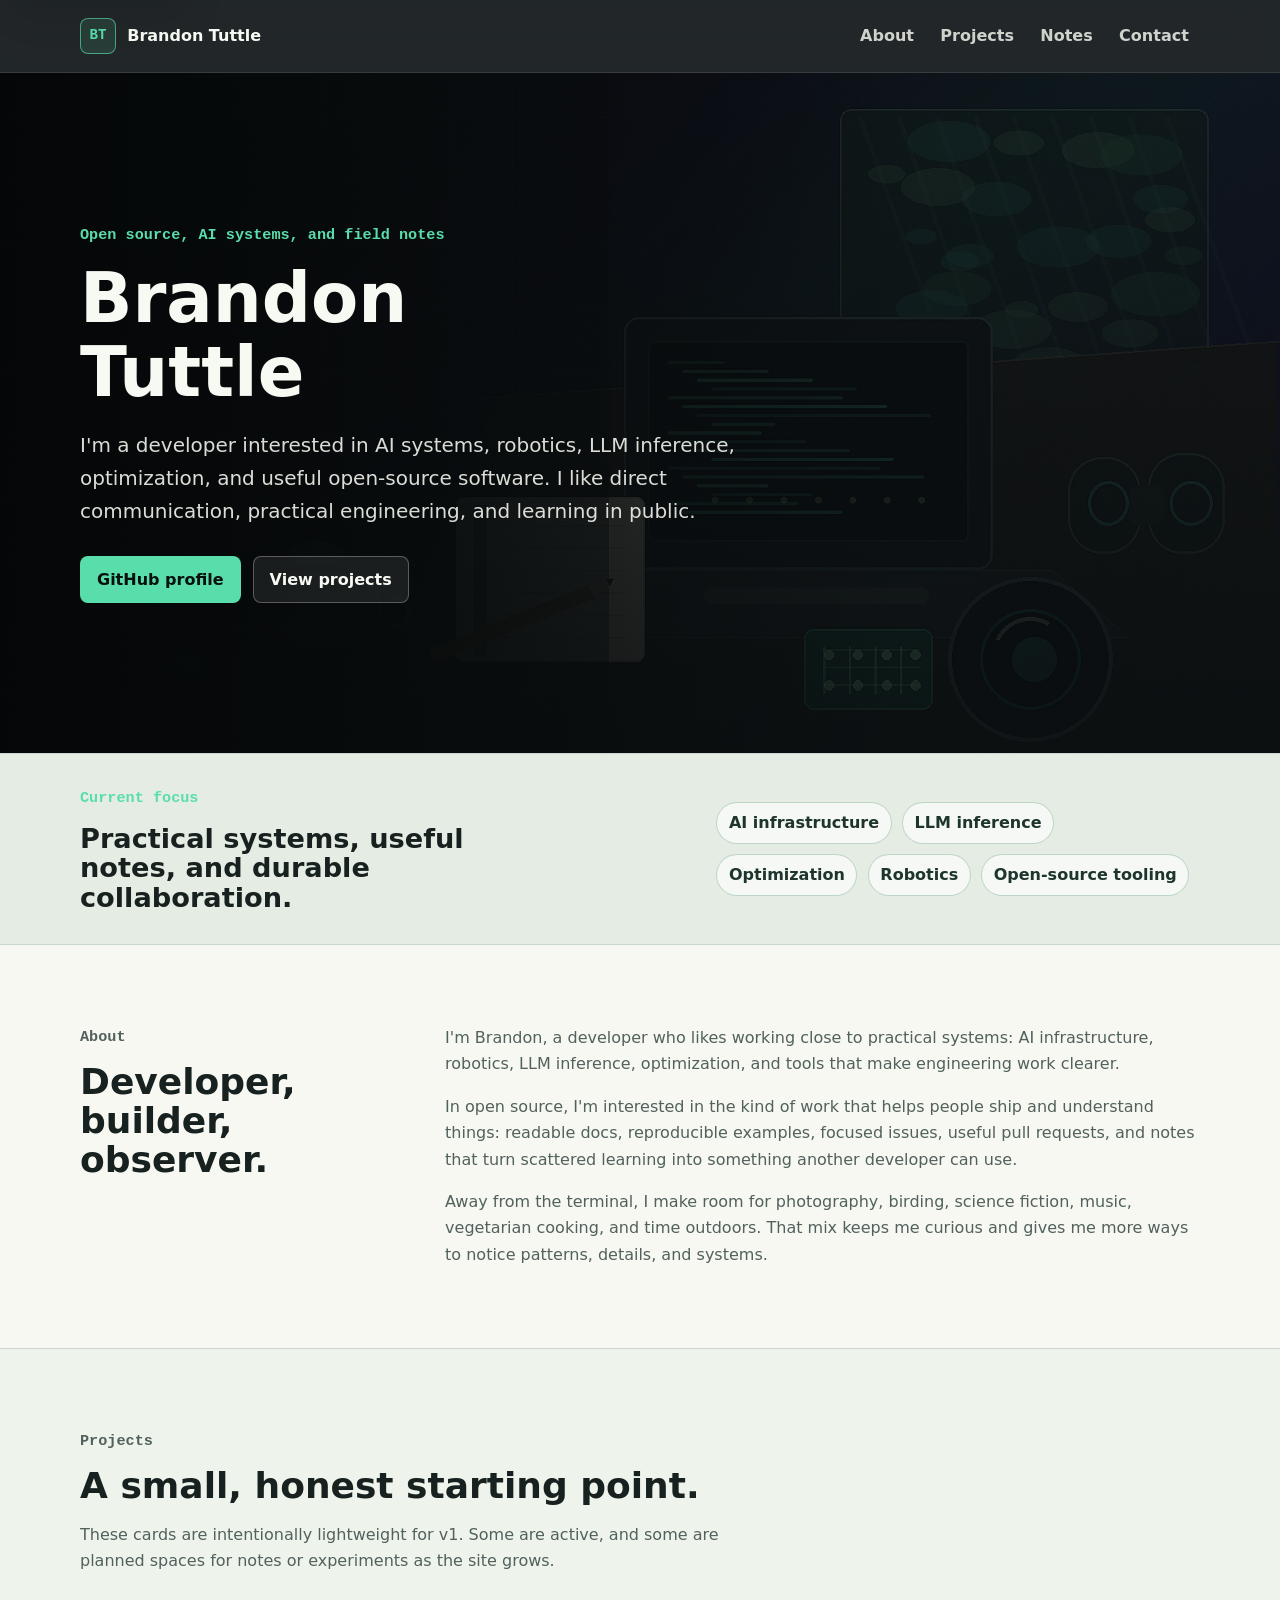
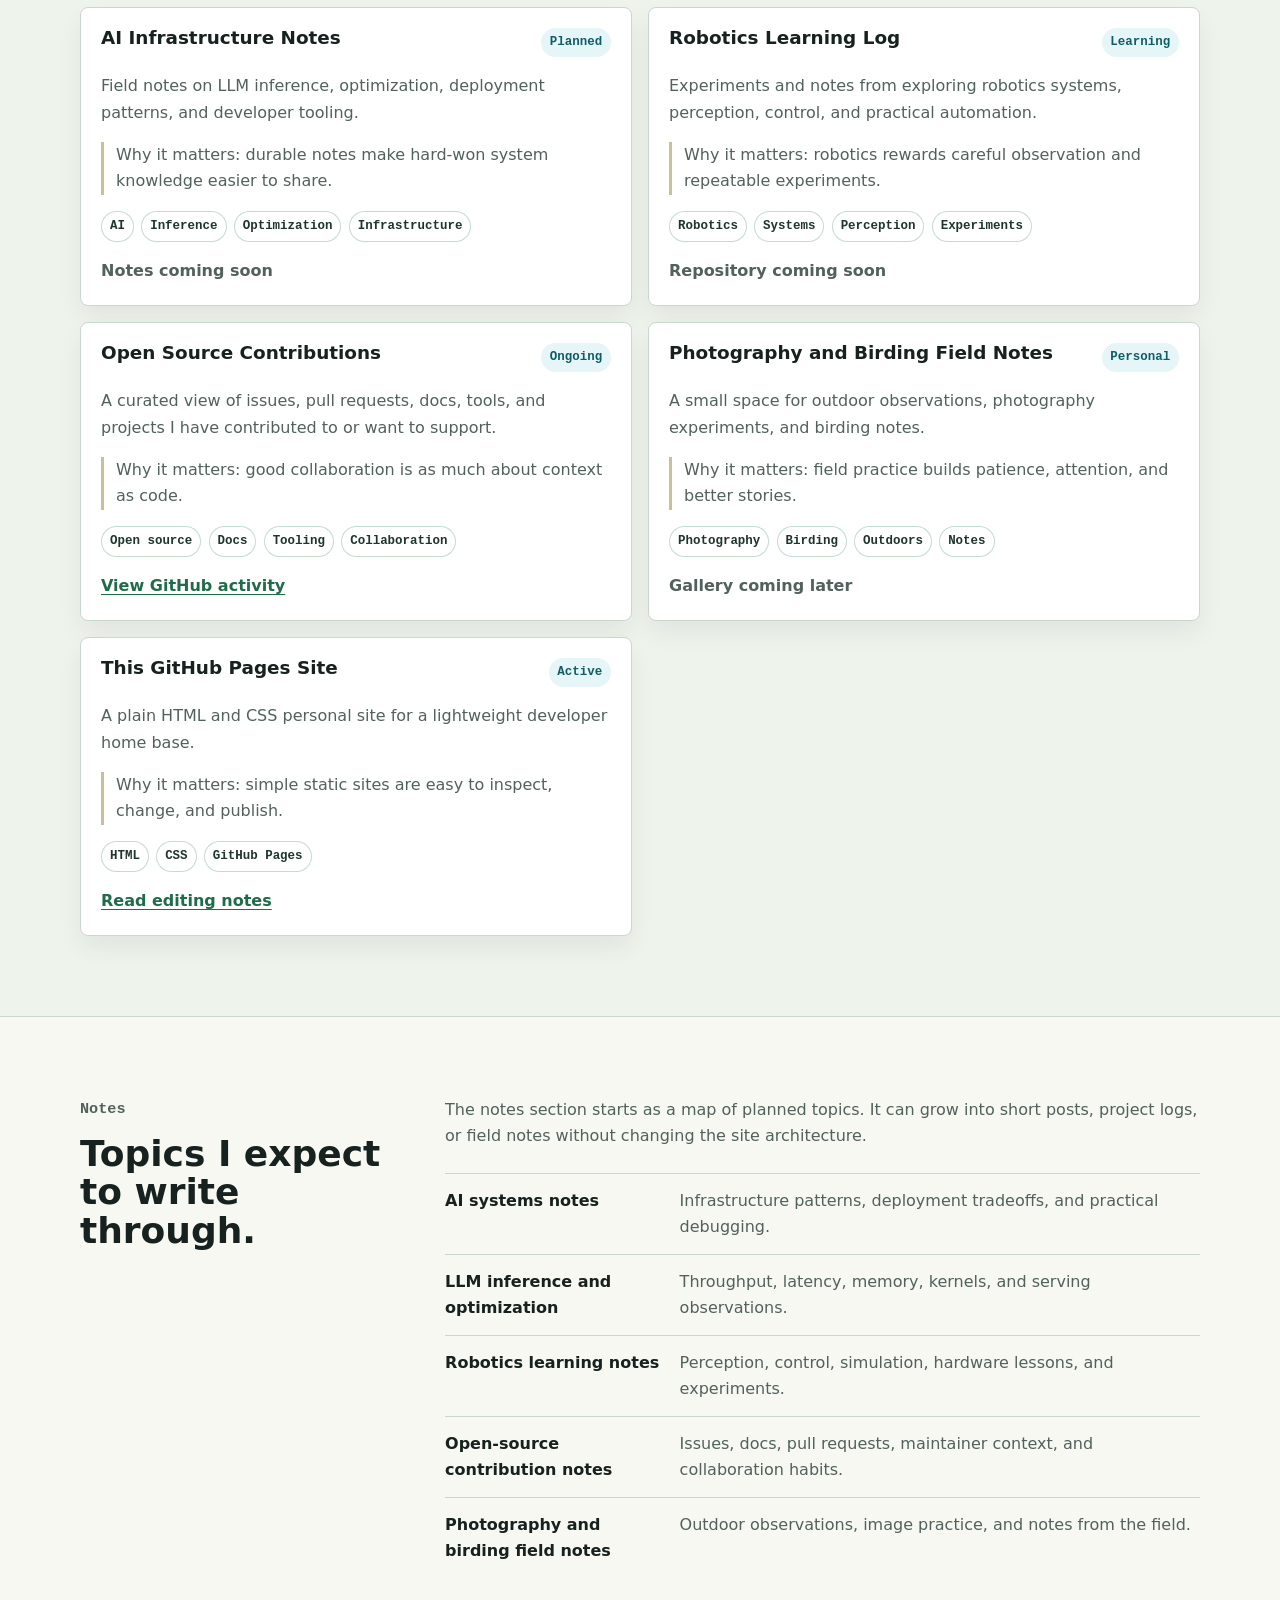
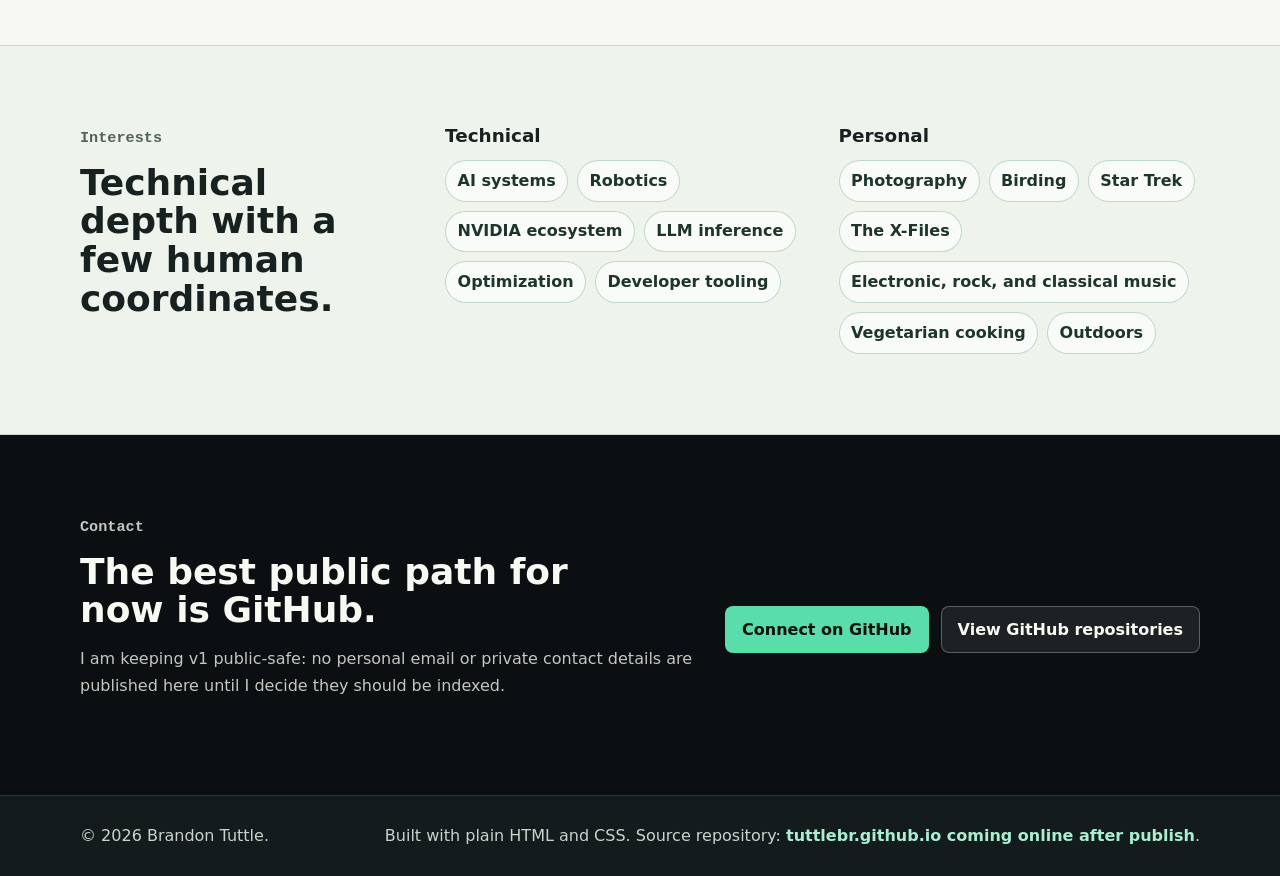
==== index.html @ e241e95c "initial commit" ====
<!doctype html>
<html lang="en">
  <head>
    <meta charset="utf-8">
    <meta name="viewport" content="width=device-width, initial-scale=1">
    <title>Brandon Tuttle - Open Source, AI Systems, and Field Notes</title>
    <meta
      name="description"
      content="Brandon Tuttle's developer home base for AI systems, robotics, LLM inference, optimization, open source, and field notes."
    >
    <meta name="theme-color" content="#0b0f12">
    <link rel="canonical" href="https://tuttlebr.github.io/">
    <link rel="icon" type="image/png" href="assets/img/favicon.png">
    <meta property="og:type" content="website">
    <meta property="og:title" content="Brandon Tuttle - Open Source, AI Systems, and Field Notes">
    <meta
      property="og:description"
      content="A lightweight developer home base for AI systems, robotics, LLM inference, optimization, open source, and field notes."
    >
    <meta property="og:url" content="https://tuttlebr.github.io/">
    <meta property="og:image" content="https://tuttlebr.github.io/assets/img/field-notes-workspace.jpg">
    <link rel="stylesheet" href="assets/css/styles.css">
  </head>
  <body>
    <a class="skip-link" href="#main">Skip to content</a>

    <header class="site-header">
      <nav class="nav shell" aria-label="Main navigation">
        <a class="brand" href="#top" aria-label="Brandon Tuttle home">
          <span class="brand-mark" aria-hidden="true">BT</span>
          <span>Brandon Tuttle</span>
        </a>
        <div class="nav-links" aria-label="Section links">
          <a href="#about">About</a>
          <a href="#projects">Projects</a>
          <a href="#notes">Notes</a>
          <a href="#contact">Contact</a>
        </div>
      </nav>
    </header>

    <main id="main">
      <section class="hero" id="top" aria-labelledby="hero-title">
        <img
          class="hero-image"
          src="assets/img/field-notes-workspace.jpg"
          alt="Illustrated developer field-notes workspace with a laptop, notebook, camera lens, binoculars, and circuit board."
          width="1600"
          height="900"
          fetchpriority="high"
        >
        <div class="hero-overlay" aria-hidden="true"></div>
        <div class="hero-content shell">
          <p class="eyebrow">Open source, AI systems, and field notes</p>
          <h1 id="hero-title">Brandon Tuttle</h1>
          <p class="hero-copy">
            I'm a developer interested in AI systems, robotics, LLM inference,
            optimization, and useful open-source software. I like direct
            communication, practical engineering, and learning in public.
          </p>
          <div class="hero-actions" aria-label="Primary links">
            <a class="button button-primary" href="https://github.com/tuttlebr">GitHub profile</a>
            <a class="button button-secondary" href="#projects">View projects</a>
          </div>
        </div>
      </section>

      <section class="intro-band" aria-labelledby="quick-title">
        <div class="shell quick-grid">
          <div>
            <p class="section-kicker">Current focus</p>
            <h2 id="quick-title">Practical systems, useful notes, and durable collaboration.</h2>
          </div>
          <ul class="signal-list" aria-label="Current areas of interest">
            <li>AI infrastructure</li>
            <li>LLM inference</li>
            <li>Optimization</li>
            <li>Robotics</li>
            <li>Open-source tooling</li>
          </ul>
        </div>
      </section>

      <section class="section" id="about" aria-labelledby="about-title">
        <div class="shell section-grid">
          <div class="section-heading">
            <p class="section-kicker">About</p>
            <h2 id="about-title">Developer, builder, observer.</h2>
          </div>
          <div class="section-body">
            <p>
              I'm Brandon, a developer who likes working close to practical
              systems: AI infrastructure, robotics, LLM inference,
              optimization, and tools that make engineering work clearer.
            </p>
            <p>
              In open source, I'm interested in the kind of work that helps
              people ship and understand things: readable docs, reproducible
              examples, focused issues, useful pull requests, and notes that
              turn scattered learning into something another developer can use.
            </p>
            <p>
              Away from the terminal, I make room for photography, birding,
              science fiction, music, vegetarian cooking, and time outdoors.
              That mix keeps me curious and gives me more ways to notice
              patterns, details, and systems.
            </p>
          </div>
        </div>
      </section>

      <section class="section section-alt" id="projects" aria-labelledby="projects-title">
        <div class="shell">
          <div class="section-heading narrow">
            <p class="section-kicker">Projects</p>
            <h2 id="projects-title">A small, honest starting point.</h2>
            <p>
              These cards are intentionally lightweight for v1. Some are active,
              and some are planned spaces for notes or experiments as the site
              grows.
            </p>
          </div>

          <div class="cards project-grid">
            <article class="card">
              <div class="card-topline">
                <h3>AI Infrastructure Notes</h3>
                <span class="status">Planned</span>
              </div>
              <p>
                Field notes on LLM inference, optimization, deployment
                patterns, and developer tooling.
              </p>
              <p class="why">Why it matters: durable notes make hard-won system knowledge easier to share.</p>
              <ul class="tag-list" aria-label="Project tags">
                <li>AI</li>
                <li>Inference</li>
                <li>Optimization</li>
                <li>Infrastructure</li>
              </ul>
              <p class="card-link">Notes coming soon</p>
            </article>

            <article class="card">
              <div class="card-topline">
                <h3>Robotics Learning Log</h3>
                <span class="status">Learning</span>
              </div>
              <p>
                Experiments and notes from exploring robotics systems,
                perception, control, and practical automation.
              </p>
              <p class="why">Why it matters: robotics rewards careful observation and repeatable experiments.</p>
              <ul class="tag-list" aria-label="Project tags">
                <li>Robotics</li>
                <li>Systems</li>
                <li>Perception</li>
                <li>Experiments</li>
              </ul>
              <p class="card-link">Repository coming soon</p>
            </article>

            <article class="card">
              <div class="card-topline">
                <h3>Open Source Contributions</h3>
                <span class="status">Ongoing</span>
              </div>
              <p>
                A curated view of issues, pull requests, docs, tools, and
                projects I have contributed to or want to support.
              </p>
              <p class="why">Why it matters: good collaboration is as much about context as code.</p>
              <ul class="tag-list" aria-label="Project tags">
                <li>Open source</li>
                <li>Docs</li>
                <li>Tooling</li>
                <li>Collaboration</li>
              </ul>
              <a class="text-link" href="https://github.com/tuttlebr">View GitHub activity</a>
            </article>

            <article class="card">
              <div class="card-topline">
                <h3>Photography and Birding Field Notes</h3>
                <span class="status">Personal</span>
              </div>
              <p>
                A small space for outdoor observations, photography
                experiments, and birding notes.
              </p>
              <p class="why">Why it matters: field practice builds patience, attention, and better stories.</p>
              <ul class="tag-list" aria-label="Project tags">
                <li>Photography</li>
                <li>Birding</li>
                <li>Outdoors</li>
                <li>Notes</li>
              </ul>
              <p class="card-link">Gallery coming later</p>
            </article>

            <article class="card">
              <div class="card-topline">
                <h3>This GitHub Pages Site</h3>
                <span class="status">Active</span>
              </div>
              <p>
                A plain HTML and CSS personal site for a lightweight developer
                home base.
              </p>
              <p class="why">Why it matters: simple static sites are easy to inspect, change, and publish.</p>
              <ul class="tag-list" aria-label="Project tags">
                <li>HTML</li>
                <li>CSS</li>
                <li>GitHub Pages</li>
              </ul>
              <a class="text-link" href="README.md">Read editing notes</a>
            </article>
          </div>
        </div>
      </section>

      <section class="section" id="notes" aria-labelledby="notes-title">
        <div class="shell section-grid">
          <div class="section-heading">
            <p class="section-kicker">Notes</p>
            <h2 id="notes-title">Topics I expect to write through.</h2>
          </div>
          <div class="section-body">
            <p>
              The notes section starts as a map of planned topics. It can grow
              into short posts, project logs, or field notes without changing
              the site architecture.
            </p>
            <ul class="topic-list">
              <li>
                <strong>AI systems notes</strong>
                <span>Infrastructure patterns, deployment tradeoffs, and practical debugging.</span>
              </li>
              <li>
                <strong>LLM inference and optimization</strong>
                <span>Throughput, latency, memory, kernels, and serving observations.</span>
              </li>
              <li>
                <strong>Robotics learning notes</strong>
                <span>Perception, control, simulation, hardware lessons, and experiments.</span>
              </li>
              <li>
                <strong>Open-source contribution notes</strong>
                <span>Issues, docs, pull requests, maintainer context, and collaboration habits.</span>
              </li>
              <li>
                <strong>Photography and birding field notes</strong>
                <span>Outdoor observations, image practice, and notes from the field.</span>
              </li>
            </ul>
          </div>
        </div>
      </section>

      <section class="section section-alt" id="interests" aria-labelledby="interests-title">
        <div class="shell section-grid">
          <div class="section-heading">
            <p class="section-kicker">Interests</p>
            <h2 id="interests-title">Technical depth with a few human coordinates.</h2>
          </div>
          <div class="interest-columns">
            <div>
              <h3>Technical</h3>
              <ul class="pill-list" aria-label="Technical interests">
                <li>AI systems</li>
                <li>Robotics</li>
                <li>NVIDIA ecosystem</li>
                <li>LLM inference</li>
                <li>Optimization</li>
                <li>Developer tooling</li>
              </ul>
            </div>
            <div>
              <h3>Personal</h3>
              <ul class="pill-list" aria-label="Personal interests">
                <li>Photography</li>
                <li>Birding</li>
                <li>Star Trek</li>
                <li>The X-Files</li>
                <li>Electronic, rock, and classical music</li>
                <li>Vegetarian cooking</li>
                <li>Outdoors</li>
              </ul>
            </div>
          </div>
        </div>
      </section>

      <section class="section contact-section" id="contact" aria-labelledby="contact-title">
        <div class="shell contact-panel">
          <div>
            <p class="section-kicker">Contact</p>
            <h2 id="contact-title">The best public path for now is GitHub.</h2>
            <p>
              I am keeping v1 public-safe: no personal email or private contact
              details are published here until I decide they should be indexed.
            </p>
          </div>
          <div class="contact-links">
            <a class="button button-primary" href="https://github.com/tuttlebr">Connect on GitHub</a>
            <a class="button button-secondary" href="https://github.com/tuttlebr?tab=repositories">View GitHub repositories</a>
          </div>
        </div>
      </section>
    </main>

    <footer class="site-footer">
      <div class="shell footer-inner">
        <p>&copy; <span id="year">2026</span> Brandon Tuttle.</p>
        <p>
          Built with plain HTML and CSS.
          Source repository: <span class="source-status">tuttlebr.github.io coming online after publish</span>.
        </p>
      </div>
    </footer>
  </body>
</html>
---- assets/css/styles.css ----
:root {
  color-scheme: light;
  --ink: #17211f;
  --muted: #52615d;
  --paper: #f6f8f1;
  --paper-strong: #ffffff;
  --field: #e5ece3;
  --graphite: #0b0f12;
  --graphite-soft: #131b1d;
  --line: #cad7d0;
  --green: #2d7d58;
  --green-bright: #59deab;
  --cyan: #4fb9c7;
  --warm: #cbbf98;
  --shadow: 0 18px 44px rgba(11, 15, 18, 0.12);
}

* {
  box-sizing: border-box;
}

html {
  scroll-behavior: smooth;
}

body {
  margin: 0;
  background: var(--paper);
  color: var(--ink);
  font-family:
    ui-sans-serif,
    system-ui,
    -apple-system,
    BlinkMacSystemFont,
    "Segoe UI",
    sans-serif;
  font-size: 1rem;
  line-height: 1.65;
  text-rendering: optimizeLegibility;
}

img {
  display: block;
  max-width: 100%;
}

a {
  color: inherit;
  text-decoration-thickness: 0.08em;
  text-underline-offset: 0.18em;
}

a:hover {
  color: var(--green);
}

a:focus-visible,
button:focus-visible {
  outline: 3px solid var(--cyan);
  outline-offset: 4px;
}

::selection {
  background: rgba(89, 222, 171, 0.38);
  color: var(--ink);
}

.skip-link {
  position: fixed;
  top: 1rem;
  left: 1rem;
  z-index: 20;
  transform: translateY(-150%);
  border-radius: 8px;
  background: var(--paper-strong);
  color: var(--ink);
  font-weight: 700;
  padding: 0.7rem 1rem;
  box-shadow: var(--shadow);
}

.skip-link:focus {
  transform: translateY(0);
}

.shell {
  width: min(1120px, calc(100% - 2rem));
  margin-inline: auto;
}

.site-header {
  position: sticky;
  top: 0;
  z-index: 10;
  border-bottom: 1px solid rgba(255, 255, 255, 0.1);
  background: rgba(11, 15, 18, 0.9);
  color: #f4f7ee;
  backdrop-filter: blur(18px);
}

.nav {
  min-height: 4.5rem;
  display: flex;
  align-items: center;
  justify-content: space-between;
  gap: 1rem;
  padding-block: 0.75rem;
}

.brand {
  display: inline-flex;
  align-items: center;
  gap: 0.7rem;
  min-height: 44px;
  color: #f7faf2;
  font-weight: 800;
  text-decoration: none;
}

.brand:hover {
  color: #f7faf2;
}

.brand-mark {
  display: inline-grid;
  width: 2.25rem;
  height: 2.25rem;
  place-items: center;
  border: 1px solid rgba(89, 222, 171, 0.65);
  border-radius: 8px;
  background: rgba(89, 222, 171, 0.12);
  color: var(--green-bright);
  font-family:
    ui-monospace,
    SFMono-Regular,
    Menlo,
    Monaco,
    Consolas,
    "Liberation Mono",
    monospace;
  font-size: 0.88rem;
}

.nav-links {
  display: flex;
  flex-wrap: wrap;
  justify-content: flex-end;
  gap: 0.25rem;
}

.nav-links a {
  min-height: 44px;
  display: inline-flex;
  align-items: center;
  border-radius: 8px;
  color: rgba(247, 250, 242, 0.82);
  font-weight: 700;
  padding: 0.55rem 0.7rem;
  text-decoration: none;
}

.nav-links a:hover {
  background: rgba(255, 255, 255, 0.08);
  color: #ffffff;
}

.hero {
  position: relative;
  isolation: isolate;
  min-height: 680px;
  display: grid;
  align-items: center;
  overflow: hidden;
  color: #f7faf2;
}

.hero-image,
.hero-overlay {
  position: absolute;
  inset: 0;
  width: 100%;
  height: 100%;
}

.hero-image {
  z-index: -3;
  object-fit: cover;
}

.hero-overlay {
  z-index: -2;
  background:
    linear-gradient(90deg, rgba(4, 6, 7, 0.94) 0%, rgba(8, 11, 12, 0.83) 36%, rgba(8, 12, 13, 0.38) 70%),
    linear-gradient(180deg, rgba(11, 15, 18, 0.28) 0%, rgba(11, 15, 18, 0.82) 100%);
}

.hero-content {
  padding-block: 6.5rem;
}

.eyebrow,
.section-kicker {
  margin: 0 0 0.8rem;
  color: var(--green-bright);
  font-family:
    ui-monospace,
    SFMono-Regular,
    Menlo,
    Monaco,
    Consolas,
    "Liberation Mono",
    monospace;
  font-size: 0.95rem;
  font-weight: 800;
}

h1,
h2,
h3,
p {
  overflow-wrap: anywhere;
}

h1,
h2,
h3 {
  margin: 0;
  line-height: 1.08;
}

h1 {
  max-width: 11ch;
  font-size: 4.3rem;
}

h2 {
  font-size: 2.25rem;
}

h3 {
  font-size: 1.15rem;
}

.hero-copy {
  max-width: 46rem;
  margin: 1.2rem 0 0;
  color: rgba(247, 250, 242, 0.88);
  font-size: 1.25rem;
}

.hero-actions,
.contact-links {
  display: flex;
  flex-wrap: wrap;
  gap: 0.75rem;
  margin-top: 1.8rem;
}

.button {
  min-height: 44px;
  display: inline-flex;
  align-items: center;
  justify-content: center;
  border: 1px solid transparent;
  border-radius: 8px;
  font-weight: 800;
  line-height: 1.2;
  padding: 0.8rem 1rem;
  text-decoration: none;
}

.button-primary {
  background: var(--green-bright);
  color: #06100d;
}

.button-primary:hover {
  background: #7ce8bd;
  color: #06100d;
}

.button-secondary {
  border-color: rgba(255, 255, 255, 0.28);
  background: rgba(255, 255, 255, 0.08);
  color: #f7faf2;
}

.button-secondary:hover {
  border-color: rgba(89, 222, 171, 0.8);
  background: rgba(89, 222, 171, 0.14);
  color: #ffffff;
}

.intro-band {
  border-block: 1px solid var(--line);
  background: var(--field);
  padding-block: 2rem;
}

.quick-grid {
  display: grid;
  grid-template-columns: minmax(0, 1fr) minmax(17rem, 0.8fr);
  gap: 2rem;
  align-items: center;
}

.quick-grid h2 {
  max-width: 24ch;
  font-size: 1.7rem;
}

.signal-list,
.tag-list,
.topic-list,
.pill-list {
  list-style: none;
  margin: 0;
  padding: 0;
}

.signal-list {
  display: flex;
  flex-wrap: wrap;
  gap: 0.65rem;
}

.signal-list li,
.pill-list li,
.tag-list li {
  border: 1px solid rgba(45, 125, 88, 0.28);
  border-radius: 999px;
  background: rgba(255, 255, 255, 0.62);
  color: #1e352d;
  font-weight: 800;
}

.signal-list li,
.pill-list li {
  padding: 0.42rem 0.72rem;
}

.section {
  scroll-margin-top: 6rem;
  padding-block: 5rem;
}

.section-alt {
  border-block: 1px solid var(--line);
  background: #eef3ec;
}

.section-grid {
  display: grid;
  grid-template-columns: minmax(13rem, 0.42fr) minmax(0, 1fr);
  gap: 3rem;
}

.section-heading {
  max-width: 24rem;
}

.section-heading.narrow {
  max-width: 44rem;
  margin-bottom: 2rem;
}

.section-heading p,
.section-body p,
.card p,
.contact-panel p {
  color: var(--muted);
}

.section-body p {
  margin: 0 0 1rem;
  max-width: 64rem;
}

.section-body p:last-child {
  margin-bottom: 0;
}

.cards {
  display: grid;
  gap: 1rem;
}

.project-grid {
  grid-template-columns: repeat(2, minmax(0, 1fr));
}

.card {
  display: flex;
  min-height: 100%;
  flex-direction: column;
  gap: 1rem;
  border: 1px solid var(--line);
  border-radius: 8px;
  background: var(--paper-strong);
  padding: 1.25rem;
  box-shadow: 0 12px 24px rgba(23, 33, 31, 0.06);
}

.card-topline {
  display: flex;
  align-items: flex-start;
  justify-content: space-between;
  gap: 1rem;
}

.status {
  flex: 0 0 auto;
  border-radius: 999px;
  background: rgba(79, 185, 199, 0.14);
  color: #0f5d66;
  font-family:
    ui-monospace,
    SFMono-Regular,
    Menlo,
    Monaco,
    Consolas,
    "Liberation Mono",
    monospace;
  font-size: 0.78rem;
  font-weight: 900;
  padding: 0.28rem 0.55rem;
}

.card p {
  margin: 0;
}

.why {
  border-left: 3px solid var(--warm);
  padding-left: 0.75rem;
}

.tag-list {
  display: flex;
  flex-wrap: wrap;
  gap: 0.45rem;
  margin-top: auto;
}

.tag-list li {
  font-family:
    ui-monospace,
    SFMono-Regular,
    Menlo,
    Monaco,
    Consolas,
    "Liberation Mono",
    monospace;
  font-size: 0.78rem;
  padding: 0.28rem 0.5rem;
}

.text-link {
  width: fit-content;
  color: #1f6c4a;
  font-weight: 900;
}

.card-link {
  color: var(--muted);
  font-weight: 800;
}

.topic-list {
  display: grid;
  gap: 0.85rem;
  margin-top: 1.5rem;
}

.topic-list li {
  display: grid;
  grid-template-columns: minmax(12rem, 0.42fr) minmax(0, 1fr);
  gap: 1rem;
  border-top: 1px solid var(--line);
  padding-top: 0.85rem;
}

.topic-list strong {
  color: var(--ink);
}

.topic-list span {
  color: var(--muted);
}

.interest-columns {
  display: grid;
  grid-template-columns: repeat(2, minmax(0, 1fr));
  gap: 2rem;
}

.interest-columns h3 {
  margin-bottom: 0.9rem;
}

.pill-list {
  display: flex;
  flex-wrap: wrap;
  gap: 0.55rem;
}

.contact-section {
  background: var(--graphite);
  color: #f7faf2;
}

.contact-panel {
  display: grid;
  grid-template-columns: minmax(0, 1fr) auto;
  gap: 2rem;
  align-items: center;
}

.contact-panel h2 {
  max-width: 20ch;
}

.contact-panel p {
  max-width: 44rem;
  color: rgba(247, 250, 242, 0.78);
}

.site-footer {
  border-top: 1px solid rgba(255, 255, 255, 0.1);
  background: var(--graphite-soft);
  color: rgba(247, 250, 242, 0.82);
}

.footer-inner {
  display: flex;
  min-height: 5rem;
  align-items: center;
  justify-content: space-between;
  gap: 1rem;
  padding-block: 1rem;
}

.footer-inner p {
  margin: 0;
}

.footer-inner a {
  color: #a8efd1;
}

.source-status {
  color: #a8efd1;
  font-weight: 800;
}

.not-found-page {
  min-height: 100vh;
  background: var(--graphite);
  color: #f7faf2;
}

.not-found {
  min-height: 100vh;
  display: grid;
  align-items: center;
  background:
    linear-gradient(90deg, rgba(11, 15, 18, 0.98), rgba(19, 27, 29, 0.9)),
    url("../img/field-notes-workspace.jpg") center / cover;
}

@media (max-width: 880px) {
  .hero {
    min-height: 620px;
  }

  h1 {
    font-size: 3.25rem;
  }

  h2 {
    font-size: 1.9rem;
  }

  .quick-grid,
  .section-grid,
  .contact-panel,
  .topic-list li {
    grid-template-columns: 1fr;
  }

  .project-grid,
  .interest-columns {
    grid-template-columns: 1fr;
  }

  .contact-links {
    margin-top: 0;
  }
}

@media (max-width: 640px) {
  body {
    font-size: 0.98rem;
  }

  .site-header {
    position: static;
  }

  .nav {
    align-items: flex-start;
    flex-direction: column;
  }

  .nav-links {
    justify-content: flex-start;
  }

  .hero {
    min-height: 570px;
  }

  .hero-overlay {
    background:
      linear-gradient(90deg, rgba(4, 6, 7, 0.96) 0%, rgba(8, 11, 12, 0.88) 52%, rgba(8, 12, 13, 0.52) 100%),
      linear-gradient(180deg, rgba(11, 15, 18, 0.2) 0%, rgba(11, 15, 18, 0.9) 100%);
  }

  .hero-content {
    padding-block: 4rem;
  }

  h1 {
    font-size: 2.75rem;
  }

  h2 {
    font-size: 1.65rem;
  }

  .hero-copy {
    font-size: 1.08rem;
  }

  .section {
    padding-block: 3.5rem;
  }

  .card-topline {
    flex-direction: column;
  }

  .button {
    width: 100%;
  }
}

@media (prefers-reduced-motion: reduce) {
  html {
    scroll-behavior: auto;
  }
}
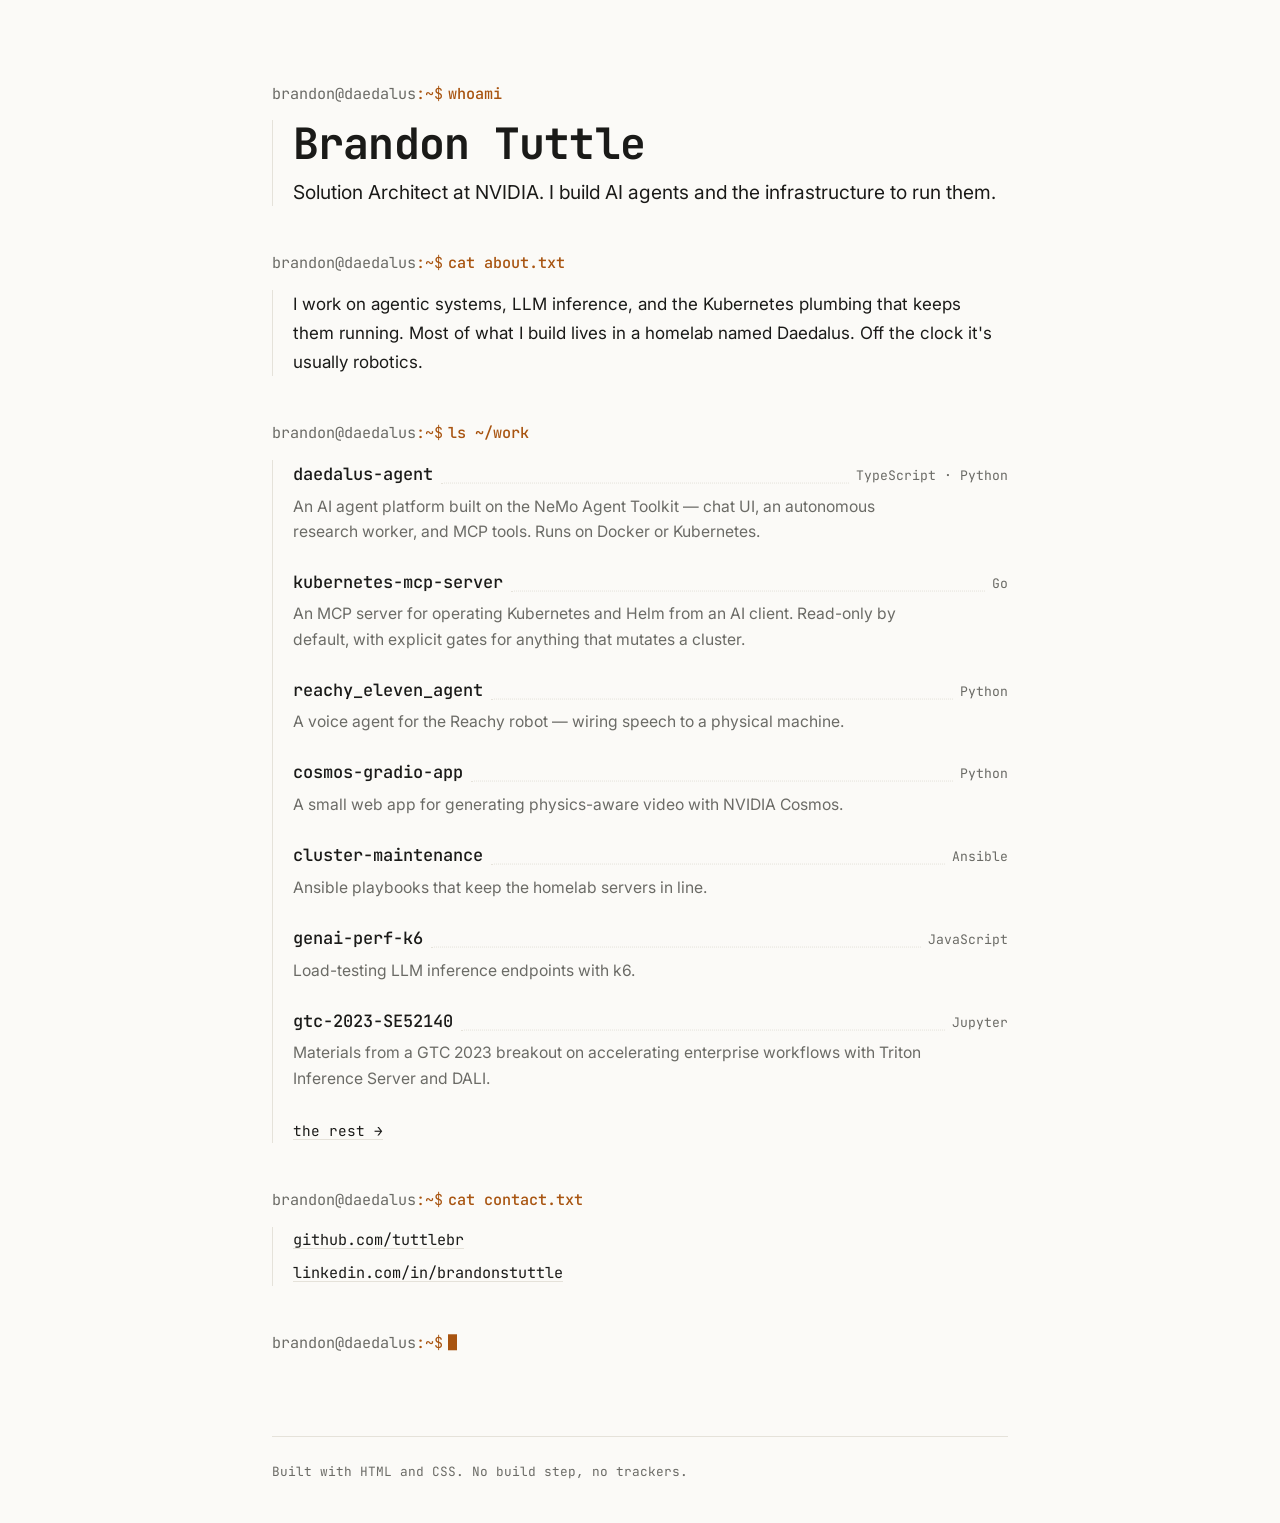
==== commit 7119ca83: "remove the AI slop from initial commit..." ====
--- a/index.html
+++ b/index.html
@@ -3,320 +3,172 @@
   <head>
     <meta charset="utf-8">
     <meta name="viewport" content="width=device-width, initial-scale=1">
-    <title>Brandon Tuttle - Open Source, AI Systems, and Field Notes</title>
-    <meta
-      name="description"
-      content="Brandon Tuttle's developer home base for AI systems, robotics, LLM inference, optimization, open source, and field notes."
-    >
-    <meta name="theme-color" content="#0b0f12">
+    <title>Brandon Tuttle</title>
+    <meta name="description" content="Brandon Tuttle — Solution Architect at NVIDIA. I build AI agents and the infrastructure to run them.">
+    <meta name="theme-color" content="#fbfaf7">
     <link rel="canonical" href="https://tuttlebr.github.io/">
     <link rel="icon" type="image/png" href="assets/img/favicon.png">
+
     <meta property="og:type" content="website">
-    <meta property="og:title" content="Brandon Tuttle - Open Source, AI Systems, and Field Notes">
-    <meta
-      property="og:description"
-      content="A lightweight developer home base for AI systems, robotics, LLM inference, optimization, open source, and field notes."
-    >
+    <meta property="og:title" content="Brandon Tuttle">
+    <meta property="og:description" content="Solution Architect at NVIDIA. I build AI agents and the infrastructure to run them.">
     <meta property="og:url" content="https://tuttlebr.github.io/">
-    <meta property="og:image" content="https://tuttlebr.github.io/assets/img/field-notes-workspace.jpg">
+
+    <link rel="preconnect" href="https://fonts.googleapis.com">
+    <link rel="preconnect" href="https://fonts.gstatic.com" crossorigin>
+    <link rel="stylesheet" href="https://fonts.googleapis.com/css2?family=Inter:wght@400;500&family=JetBrains+Mono:wght@400;500;700&display=swap">
     <link rel="stylesheet" href="assets/css/styles.css">
   </head>
   <body>
     <a class="skip-link" href="#main">Skip to content</a>
 
-    <header class="site-header">
-      <nav class="nav shell" aria-label="Main navigation">
-        <a class="brand" href="#top" aria-label="Brandon Tuttle home">
-          <span class="brand-mark" aria-hidden="true">BT</span>
-          <span>Brandon Tuttle</span>
-        </a>
-        <div class="nav-links" aria-label="Section links">
-          <a href="#about">About</a>
-          <a href="#projects">Projects</a>
-          <a href="#notes">Notes</a>
-          <a href="#contact">Contact</a>
+    <main id="main" class="terminal">
+      <section class="block" aria-labelledby="hero-name">
+        <div class="prompt">
+          <span class="ps1" aria-hidden="true">brandon@daedalus<span class="sep">:~$</span></span>
+          <span class="cmd">whoami</span>
         </div>
-      </nav>
-    </header>
-
-    <main id="main">
-      <section class="hero" id="top" aria-labelledby="hero-title">
-        <img
-          class="hero-image"
-          src="assets/img/field-notes-workspace.jpg"
-          alt="Illustrated developer field-notes workspace with a laptop, notebook, camera lens, binoculars, and circuit board."
-          width="1600"
-          height="900"
-          fetchpriority="high"
-        >
-        <div class="hero-overlay" aria-hidden="true"></div>
-        <div class="hero-content shell">
-          <p class="eyebrow">Open source, AI systems, and field notes</p>
-          <h1 id="hero-title">Brandon Tuttle</h1>
-          <p class="hero-copy">
-            I'm a developer interested in AI systems, robotics, LLM inference,
-            optimization, and useful open-source software. I like direct
-            communication, practical engineering, and learning in public.
+        <div class="output">
+          <h1 id="hero-name">Brandon Tuttle</h1>
+          <p class="lede">
+            Solution Architect at NVIDIA. I build AI agents and the
+            infrastructure to run them.
           </p>
-          <div class="hero-actions" aria-label="Primary links">
-            <a class="button button-primary" href="https://github.com/tuttlebr">GitHub profile</a>
-            <a class="button button-secondary" href="#projects">View projects</a>
-          </div>
         </div>
       </section>
 
-      <section class="intro-band" aria-labelledby="quick-title">
-        <div class="shell quick-grid">
-          <div>
-            <p class="section-kicker">Current focus</p>
-            <h2 id="quick-title">Practical systems, useful notes, and durable collaboration.</h2>
-          </div>
-          <ul class="signal-list" aria-label="Current areas of interest">
-            <li>AI infrastructure</li>
-            <li>LLM inference</li>
-            <li>Optimization</li>
-            <li>Robotics</li>
-            <li>Open-source tooling</li>
+      <section class="block" aria-labelledby="about-cmd">
+        <div class="prompt">
+          <span class="ps1" aria-hidden="true">brandon@daedalus<span class="sep">:~$</span></span>
+          <h2 class="cmd" id="about-cmd">cat about.txt</h2>
+        </div>
+        <div class="output">
+          <p>
+            I work on agentic systems, LLM inference, and the Kubernetes
+            plumbing that keeps them running. Most of what I build lives in a
+            homelab named Daedalus. Off the clock it's usually robotics.
+          </p>
+        </div>
+      </section>
+
+      <section class="block" aria-labelledby="work-cmd">
+        <div class="prompt">
+          <span class="ps1" aria-hidden="true">brandon@daedalus<span class="sep">:~$</span></span>
+          <h2 class="cmd" id="work-cmd">ls ~/work</h2>
+        </div>
+        <div class="output">
+          <ul class="listing">
+            <li class="entry">
+              <div class="entry-head">
+                <a class="entry-name" href="https://github.com/tuttlebr/daedalus-agent">daedalus-agent</a>
+                <span class="leader" aria-hidden="true"></span>
+                <span class="entry-lang">TypeScript · Python</span>
+              </div>
+              <p class="entry-desc">
+                An AI agent platform built on the NeMo Agent Toolkit — chat UI,
+                an autonomous research worker, and MCP tools. Runs on Docker or
+                Kubernetes.
+              </p>
+            </li>
+
+            <li class="entry">
+              <div class="entry-head">
+                <a class="entry-name" href="https://github.com/tuttlebr/kubernetes-mcp-server">kubernetes-mcp-server</a>
+                <span class="leader" aria-hidden="true"></span>
+                <span class="entry-lang">Go</span>
+              </div>
+              <p class="entry-desc">
+                An MCP server for operating Kubernetes and Helm from an AI
+                client. Read-only by default, with explicit gates for anything
+                that mutates a cluster.
+              </p>
+            </li>
+
+            <li class="entry">
+              <div class="entry-head">
+                <a class="entry-name" href="https://github.com/tuttlebr/reachy_eleven_agent">reachy_eleven_agent</a>
+                <span class="leader" aria-hidden="true"></span>
+                <span class="entry-lang">Python</span>
+              </div>
+              <p class="entry-desc">
+                A voice agent for the Reachy robot — wiring speech to a physical
+                machine.
+              </p>
+            </li>
+
+            <li class="entry">
+              <div class="entry-head">
+                <a class="entry-name" href="https://github.com/tuttlebr/cosmos-gradio-app">cosmos-gradio-app</a>
+                <span class="leader" aria-hidden="true"></span>
+                <span class="entry-lang">Python</span>
+              </div>
+              <p class="entry-desc">
+                A small web app for generating physics-aware video with NVIDIA
+                Cosmos.
+              </p>
+            </li>
+
+            <li class="entry">
+              <div class="entry-head">
+                <a class="entry-name" href="https://github.com/tuttlebr/cluster-maintenance">cluster-maintenance</a>
+                <span class="leader" aria-hidden="true"></span>
+                <span class="entry-lang">Ansible</span>
+              </div>
+              <p class="entry-desc">
+                Ansible playbooks that keep the homelab servers in line.
+              </p>
+            </li>
+
+            <li class="entry">
+              <div class="entry-head">
+                <a class="entry-name" href="https://github.com/tuttlebr/genai-perf-k6">genai-perf-k6</a>
+                <span class="leader" aria-hidden="true"></span>
+                <span class="entry-lang">JavaScript</span>
+              </div>
+              <p class="entry-desc">
+                Load-testing LLM inference endpoints with k6.
+              </p>
+            </li>
+
+            <li class="entry">
+              <div class="entry-head">
+                <a class="entry-name" href="https://github.com/tuttlebr/gtc-2023-SE52140">gtc-2023-SE52140</a>
+                <span class="leader" aria-hidden="true"></span>
+                <span class="entry-lang">Jupyter</span>
+              </div>
+              <p class="entry-desc">
+                Materials from a GTC 2023 breakout on accelerating enterprise
+                workflows with Triton Inference Server and DALI.
+              </p>
+            </li>
+          </ul>
+          <p class="more">
+            <a href="https://github.com/tuttlebr?tab=repositories">the rest →</a>
+          </p>
+        </div>
+      </section>
+
+      <section class="block" aria-labelledby="contact-cmd">
+        <div class="prompt">
+          <span class="ps1" aria-hidden="true">brandon@daedalus<span class="sep">:~$</span></span>
+          <h2 class="cmd" id="contact-cmd">cat contact.txt</h2>
+        </div>
+        <div class="output">
+          <ul class="links">
+            <li><a href="https://github.com/tuttlebr" rel="me">github.com/tuttlebr</a></li>
+            <li><a href="https://www.linkedin.com/in/brandonstuttle/" rel="me">linkedin.com/in/brandonstuttle</a></li>
           </ul>
         </div>
       </section>
 
-      <section class="section" id="about" aria-labelledby="about-title">
-        <div class="shell section-grid">
-          <div class="section-heading">
-            <p class="section-kicker">About</p>
-            <h2 id="about-title">Developer, builder, observer.</h2>
-          </div>
-          <div class="section-body">
-            <p>
-              I'm Brandon, a developer who likes working close to practical
-              systems: AI infrastructure, robotics, LLM inference,
-              optimization, and tools that make engineering work clearer.
-            </p>
-            <p>
-              In open source, I'm interested in the kind of work that helps
-              people ship and understand things: readable docs, reproducible
-              examples, focused issues, useful pull requests, and notes that
-              turn scattered learning into something another developer can use.
-            </p>
-            <p>
-              Away from the terminal, I make room for photography, birding,
-              science fiction, music, vegetarian cooking, and time outdoors.
-              That mix keeps me curious and gives me more ways to notice
-              patterns, details, and systems.
-            </p>
-          </div>
-        </div>
-      </section>
-
-      <section class="section section-alt" id="projects" aria-labelledby="projects-title">
-        <div class="shell">
-          <div class="section-heading narrow">
-            <p class="section-kicker">Projects</p>
-            <h2 id="projects-title">A small, honest starting point.</h2>
-            <p>
-              These cards are intentionally lightweight for v1. Some are active,
-              and some are planned spaces for notes or experiments as the site
-              grows.
-            </p>
-          </div>
-
-          <div class="cards project-grid">
-            <article class="card">
-              <div class="card-topline">
-                <h3>AI Infrastructure Notes</h3>
-                <span class="status">Planned</span>
-              </div>
-              <p>
-                Field notes on LLM inference, optimization, deployment
-                patterns, and developer tooling.
-              </p>
-              <p class="why">Why it matters: durable notes make hard-won system knowledge easier to share.</p>
-              <ul class="tag-list" aria-label="Project tags">
-                <li>AI</li>
-                <li>Inference</li>
-                <li>Optimization</li>
-                <li>Infrastructure</li>
-              </ul>
-              <p class="card-link">Notes coming soon</p>
-            </article>
-
-            <article class="card">
-              <div class="card-topline">
-                <h3>Robotics Learning Log</h3>
-                <span class="status">Learning</span>
-              </div>
-              <p>
-                Experiments and notes from exploring robotics systems,
-                perception, control, and practical automation.
-              </p>
-              <p class="why">Why it matters: robotics rewards careful observation and repeatable experiments.</p>
-              <ul class="tag-list" aria-label="Project tags">
-                <li>Robotics</li>
-                <li>Systems</li>
-                <li>Perception</li>
-                <li>Experiments</li>
-              </ul>
-              <p class="card-link">Repository coming soon</p>
-            </article>
-
-            <article class="card">
-              <div class="card-topline">
-                <h3>Open Source Contributions</h3>
-                <span class="status">Ongoing</span>
-              </div>
-              <p>
-                A curated view of issues, pull requests, docs, tools, and
-                projects I have contributed to or want to support.
-              </p>
-              <p class="why">Why it matters: good collaboration is as much about context as code.</p>
-              <ul class="tag-list" aria-label="Project tags">
-                <li>Open source</li>
-                <li>Docs</li>
-                <li>Tooling</li>
-                <li>Collaboration</li>
-              </ul>
-              <a class="text-link" href="https://github.com/tuttlebr">View GitHub activity</a>
-            </article>
-
-            <article class="card">
-              <div class="card-topline">
-                <h3>Photography and Birding Field Notes</h3>
-                <span class="status">Personal</span>
-              </div>
-              <p>
-                A small space for outdoor observations, photography
-                experiments, and birding notes.
-              </p>
-              <p class="why">Why it matters: field practice builds patience, attention, and better stories.</p>
-              <ul class="tag-list" aria-label="Project tags">
-                <li>Photography</li>
-                <li>Birding</li>
-                <li>Outdoors</li>
-                <li>Notes</li>
-              </ul>
-              <p class="card-link">Gallery coming later</p>
-            </article>
-
-            <article class="card">
-              <div class="card-topline">
-                <h3>This GitHub Pages Site</h3>
-                <span class="status">Active</span>
-              </div>
-              <p>
-                A plain HTML and CSS personal site for a lightweight developer
-                home base.
-              </p>
-              <p class="why">Why it matters: simple static sites are easy to inspect, change, and publish.</p>
-              <ul class="tag-list" aria-label="Project tags">
-                <li>HTML</li>
-                <li>CSS</li>
-                <li>GitHub Pages</li>
-              </ul>
-              <a class="text-link" href="README.md">Read editing notes</a>
-            </article>
-          </div>
-        </div>
-      </section>
-
-      <section class="section" id="notes" aria-labelledby="notes-title">
-        <div class="shell section-grid">
-          <div class="section-heading">
-            <p class="section-kicker">Notes</p>
-            <h2 id="notes-title">Topics I expect to write through.</h2>
-          </div>
-          <div class="section-body">
-            <p>
-              The notes section starts as a map of planned topics. It can grow
-              into short posts, project logs, or field notes without changing
-              the site architecture.
-            </p>
-            <ul class="topic-list">
-              <li>
-                <strong>AI systems notes</strong>
-                <span>Infrastructure patterns, deployment tradeoffs, and practical debugging.</span>
-              </li>
-              <li>
-                <strong>LLM inference and optimization</strong>
-                <span>Throughput, latency, memory, kernels, and serving observations.</span>
-              </li>
-              <li>
-                <strong>Robotics learning notes</strong>
-                <span>Perception, control, simulation, hardware lessons, and experiments.</span>
-              </li>
-              <li>
-                <strong>Open-source contribution notes</strong>
-                <span>Issues, docs, pull requests, maintainer context, and collaboration habits.</span>
-              </li>
-              <li>
-                <strong>Photography and birding field notes</strong>
-                <span>Outdoor observations, image practice, and notes from the field.</span>
-              </li>
-            </ul>
-          </div>
-        </div>
-      </section>
-
-      <section class="section section-alt" id="interests" aria-labelledby="interests-title">
-        <div class="shell section-grid">
-          <div class="section-heading">
-            <p class="section-kicker">Interests</p>
-            <h2 id="interests-title">Technical depth with a few human coordinates.</h2>
-          </div>
-          <div class="interest-columns">
-            <div>
-              <h3>Technical</h3>
-              <ul class="pill-list" aria-label="Technical interests">
-                <li>AI systems</li>
-                <li>Robotics</li>
-                <li>NVIDIA ecosystem</li>
-                <li>LLM inference</li>
-                <li>Optimization</li>
-                <li>Developer tooling</li>
-              </ul>
-            </div>
-            <div>
-              <h3>Personal</h3>
-              <ul class="pill-list" aria-label="Personal interests">
-                <li>Photography</li>
-                <li>Birding</li>
-                <li>Star Trek</li>
-                <li>The X-Files</li>
-                <li>Electronic, rock, and classical music</li>
-                <li>Vegetarian cooking</li>
-                <li>Outdoors</li>
-              </ul>
-            </div>
-          </div>
-        </div>
-      </section>
-
-      <section class="section contact-section" id="contact" aria-labelledby="contact-title">
-        <div class="shell contact-panel">
-          <div>
-            <p class="section-kicker">Contact</p>
-            <h2 id="contact-title">The best public path for now is GitHub.</h2>
-            <p>
-              I am keeping v1 public-safe: no personal email or private contact
-              details are published here until I decide they should be indexed.
-            </p>
-          </div>
-          <div class="contact-links">
-            <a class="button button-primary" href="https://github.com/tuttlebr">Connect on GitHub</a>
-            <a class="button button-secondary" href="https://github.com/tuttlebr?tab=repositories">View GitHub repositories</a>
-          </div>
-        </div>
-      </section>
+      <div class="prompt closing" aria-hidden="true">
+        <span class="ps1">brandon@daedalus<span class="sep">:~$</span></span>
+        <span class="cursor"></span>
+      </div>
     </main>
 
     <footer class="site-footer">
-      <div class="shell footer-inner">
-        <p>&copy; <span id="year">2026</span> Brandon Tuttle.</p>
-        <p>
-          Built with plain HTML and CSS.
-          Source repository: <span class="source-status">tuttlebr.github.io coming online after publish</span>.
-        </p>
-      </div>
+      <p>Built with HTML and CSS. No build step, no trackers.</p>
     </footer>
   </body>
 </html>
--- a/assets/css/styles.css
+++ b/assets/css/styles.css
@@ -1,662 +1,281 @@
+/* Brandon Tuttle — personal site
+   A terminal session, set in JetBrains Mono + Inter. */
+
 :root {
-  color-scheme: light;
-  --ink: #17211f;
-  --muted: #52615d;
-  --paper: #f6f8f1;
-  --paper-strong: #ffffff;
-  --field: #e5ece3;
-  --graphite: #0b0f12;
-  --graphite-soft: #131b1d;
-  --line: #cad7d0;
-  --green: #2d7d58;
-  --green-bright: #59deab;
-  --cyan: #4fb9c7;
-  --warm: #cbbf98;
-  --shadow: 0 18px 44px rgba(11, 15, 18, 0.12);
-}
-
-* {
+  --paper: #fbfaf7;   /* warm off-white background */
+  --ink: #1a1a18;     /* primary text */
+  --muted: #6b6b66;   /* secondary text, captions, language tags */
+  --line: #e5e2da;    /* hairlines and the output guide */
+  --accent: #a85410;  /* burnt amber — prompt, cursor, link hover only */
+
+  --mono: "JetBrains Mono", ui-monospace, SFMono-Regular, Menlo, monospace;
+  --sans: "Inter", ui-sans-serif, system-ui, -apple-system, sans-serif;
+
+  --measure: 64ch;
+}
+
+*,
+*::before,
+*::after {
   box-sizing: border-box;
 }
 
 html {
-  scroll-behavior: smooth;
+  -webkit-text-size-adjust: 100%;
 }
 
 body {
   margin: 0;
   background: var(--paper);
   color: var(--ink);
-  font-family:
-    ui-sans-serif,
-    system-ui,
-    -apple-system,
-    BlinkMacSystemFont,
-    "Segoe UI",
-    sans-serif;
-  font-size: 1rem;
-  line-height: 1.65;
+  font-family: var(--sans);
+  font-size: 1.0625rem;
+  line-height: 1.7;
+  -webkit-font-smoothing: antialiased;
   text-rendering: optimizeLegibility;
 }
 
-img {
-  display: block;
-  max-width: 100%;
-}
-
+/* Links: quiet ink underline, amber on hover/focus. */
 a {
   color: inherit;
-  text-decoration-thickness: 0.08em;
+  text-decoration: underline;
+  text-decoration-color: var(--line);
   text-underline-offset: 0.18em;
+  transition: color 0.12s ease, text-decoration-color 0.12s ease;
 }
 
 a:hover {
-  color: var(--green);
-}
-
-a:focus-visible,
-button:focus-visible {
-  outline: 3px solid var(--cyan);
-  outline-offset: 4px;
-}
-
-::selection {
-  background: rgba(89, 222, 171, 0.38);
-  color: var(--ink);
+  color: var(--accent);
+  text-decoration-color: var(--accent);
+}
+
+:focus-visible {
+  outline: 2px solid var(--accent);
+  outline-offset: 3px;
+  border-radius: 1px;
 }
 
 .skip-link {
-  position: fixed;
+  position: absolute;
+  left: -9999px;
+  top: 0;
+  background: var(--ink);
+  color: var(--paper);
+  padding: 0.6rem 1rem;
+  text-decoration: none;
+  font-family: var(--mono);
+  font-size: 0.9rem;
+}
+
+.skip-link:focus {
+  left: 1rem;
   top: 1rem;
-  left: 1rem;
-  z-index: 20;
-  transform: translateY(-150%);
-  border-radius: 8px;
-  background: var(--paper-strong);
-  color: var(--ink);
-  font-weight: 700;
-  padding: 0.7rem 1rem;
-  box-shadow: var(--shadow);
-}
-
-.skip-link:focus {
-  transform: translateY(0);
-}
-
-.shell {
-  width: min(1120px, calc(100% - 2rem));
-  margin-inline: auto;
-}
-
-.site-header {
-  position: sticky;
-  top: 0;
   z-index: 10;
-  border-bottom: 1px solid rgba(255, 255, 255, 0.1);
-  background: rgba(11, 15, 18, 0.9);
-  color: #f4f7ee;
-  backdrop-filter: blur(18px);
-}
-
-.nav {
-  min-height: 4.5rem;
-  display: flex;
-  align-items: center;
-  justify-content: space-between;
-  gap: 1rem;
-  padding-block: 0.75rem;
-}
-
-.brand {
-  display: inline-flex;
-  align-items: center;
-  gap: 0.7rem;
-  min-height: 44px;
-  color: #f7faf2;
-  font-weight: 800;
-  text-decoration: none;
-}
-
-.brand:hover {
-  color: #f7faf2;
-}
-
-.brand-mark {
-  display: inline-grid;
-  width: 2.25rem;
-  height: 2.25rem;
-  place-items: center;
-  border: 1px solid rgba(89, 222, 171, 0.65);
-  border-radius: 8px;
-  background: rgba(89, 222, 171, 0.12);
-  color: var(--green-bright);
-  font-family:
-    ui-monospace,
-    SFMono-Regular,
-    Menlo,
-    Monaco,
-    Consolas,
-    "Liberation Mono",
-    monospace;
-  font-size: 0.88rem;
-}
-
-.nav-links {
+}
+
+/* Layout: one narrow, centered column. */
+.terminal {
+  width: min(100% - 2.5rem, 46rem);
+  margin: 0 auto;
+  padding: clamp(3rem, 9vh, 6rem) 0 2rem;
+}
+
+.block {
+  margin-bottom: 2.75rem;
+}
+
+/* The command line — the page's structural signature. */
+.prompt {
   display: flex;
   flex-wrap: wrap;
-  justify-content: flex-end;
-  gap: 0.25rem;
-}
-
-.nav-links a {
-  min-height: 44px;
-  display: inline-flex;
-  align-items: center;
-  border-radius: 8px;
-  color: rgba(247, 250, 242, 0.82);
+  align-items: baseline;
+  gap: 0.5ch;
+  font-family: var(--mono);
+  font-size: 0.95rem;
+  margin: 0;
+}
+
+.ps1 {
+  color: var(--muted);
+}
+
+.ps1 .sep {
+  color: var(--accent);
+}
+
+.cmd {
+  margin: 0;
+  font-family: var(--mono);
+  font-size: 0.95rem;
+  font-weight: 500;
+  color: var(--accent);
+}
+
+/* Command output, threaded under the prompt. */
+.output {
+  margin: 0.85rem 0 0;
+  padding-left: 1.25rem;
+  border-left: 1px solid var(--line);
+}
+
+.output > :first-child {
+  margin-top: 0;
+}
+
+.output > :last-child {
+  margin-bottom: 0;
+}
+
+.output p {
+  max-width: var(--measure);
+}
+
+h1 {
+  font-family: var(--mono);
   font-weight: 700;
-  padding: 0.55rem 0.7rem;
+  font-size: clamp(2rem, 6vw, 2.7rem);
+  line-height: 1.1;
+  letter-spacing: -0.02em;
+  margin: 0 0 0.6rem;
+}
+
+.lede {
+  font-size: clamp(1.05rem, 2.5vw, 1.2rem);
+  line-height: 1.5;
+  margin: 0;
+}
+
+/* Selected work — set like a directory listing. */
+.listing {
+  list-style: none;
+  margin: 0;
+  padding: 0;
+}
+
+.entry + .entry {
+  margin-top: 1.5rem;
+}
+
+.entry-head {
+  display: flex;
+  align-items: baseline;
+  gap: 0.75ch;
+  font-family: var(--mono);
+}
+
+.entry-name {
+  font-weight: 500;
   text-decoration: none;
-}
-
-.nav-links a:hover {
-  background: rgba(255, 255, 255, 0.08);
-  color: #ffffff;
-}
-
-.hero {
-  position: relative;
-  isolation: isolate;
-  min-height: 680px;
-  display: grid;
-  align-items: center;
-  overflow: hidden;
-  color: #f7faf2;
-}
-
-.hero-image,
-.hero-overlay {
-  position: absolute;
-  inset: 0;
-  width: 100%;
-  height: 100%;
-}
-
-.hero-image {
-  z-index: -3;
-  object-fit: cover;
-}
-
-.hero-overlay {
-  z-index: -2;
-  background:
-    linear-gradient(90deg, rgba(4, 6, 7, 0.94) 0%, rgba(8, 11, 12, 0.83) 36%, rgba(8, 12, 13, 0.38) 70%),
-    linear-gradient(180deg, rgba(11, 15, 18, 0.28) 0%, rgba(11, 15, 18, 0.82) 100%);
-}
-
-.hero-content {
-  padding-block: 6.5rem;
-}
-
-.eyebrow,
-.section-kicker {
-  margin: 0 0 0.8rem;
-  color: var(--green-bright);
-  font-family:
-    ui-monospace,
-    SFMono-Regular,
-    Menlo,
-    Monaco,
-    Consolas,
-    "Liberation Mono",
-    monospace;
+  white-space: nowrap;
+}
+
+.entry-name:hover {
+  text-decoration: underline;
+  text-decoration-color: var(--accent);
+  text-underline-offset: 0.18em;
+}
+
+.leader {
+  flex: 1;
+  align-self: stretch;
+  border-bottom: 1px dotted var(--line);
+  transform: translateY(-0.32em);
+  min-width: 1.5ch;
+}
+
+.entry-lang {
+  color: var(--muted);
+  font-size: 0.82rem;
+  white-space: nowrap;
+}
+
+.entry-desc {
+  margin: 0.3rem 0 0;
+  max-width: var(--measure);
+  color: var(--muted);
+  font-size: 0.98rem;
+  line-height: 1.6;
+}
+
+.more {
+  margin: 1.75rem 0 0;
+  font-family: var(--mono);
+  font-size: 0.9rem;
+}
+
+/* Contact list. */
+.links {
+  list-style: none;
+  margin: 0;
+  padding: 0;
+  font-family: var(--mono);
   font-size: 0.95rem;
-  font-weight: 800;
-}
-
-h1,
-h2,
-h3,
-p {
-  overflow-wrap: anywhere;
-}
-
-h1,
-h2,
-h3 {
-  margin: 0;
-  line-height: 1.08;
-}
-
-h1 {
-  max-width: 11ch;
-  font-size: 4.3rem;
-}
-
-h2 {
-  font-size: 2.25rem;
-}
-
-h3 {
-  font-size: 1.15rem;
-}
-
-.hero-copy {
-  max-width: 46rem;
-  margin: 1.2rem 0 0;
-  color: rgba(247, 250, 242, 0.88);
-  font-size: 1.25rem;
-}
-
-.hero-actions,
-.contact-links {
-  display: flex;
-  flex-wrap: wrap;
-  gap: 0.75rem;
-  margin-top: 1.8rem;
-}
-
-.button {
-  min-height: 44px;
-  display: inline-flex;
-  align-items: center;
-  justify-content: center;
-  border: 1px solid transparent;
-  border-radius: 8px;
-  font-weight: 800;
-  line-height: 1.2;
-  padding: 0.8rem 1rem;
-  text-decoration: none;
-}
-
-.button-primary {
-  background: var(--green-bright);
-  color: #06100d;
-}
-
-.button-primary:hover {
-  background: #7ce8bd;
-  color: #06100d;
-}
-
-.button-secondary {
-  border-color: rgba(255, 255, 255, 0.28);
-  background: rgba(255, 255, 255, 0.08);
-  color: #f7faf2;
-}
-
-.button-secondary:hover {
-  border-color: rgba(89, 222, 171, 0.8);
-  background: rgba(89, 222, 171, 0.14);
-  color: #ffffff;
-}
-
-.intro-band {
-  border-block: 1px solid var(--line);
-  background: var(--field);
-  padding-block: 2rem;
-}
-
-.quick-grid {
-  display: grid;
-  grid-template-columns: minmax(0, 1fr) minmax(17rem, 0.8fr);
-  gap: 2rem;
-  align-items: center;
-}
-
-.quick-grid h2 {
-  max-width: 24ch;
-  font-size: 1.7rem;
-}
-
-.signal-list,
-.tag-list,
-.topic-list,
-.pill-list {
-  list-style: none;
-  margin: 0;
-  padding: 0;
-}
-
-.signal-list {
-  display: flex;
-  flex-wrap: wrap;
-  gap: 0.65rem;
-}
-
-.signal-list li,
-.pill-list li,
-.tag-list li {
-  border: 1px solid rgba(45, 125, 88, 0.28);
-  border-radius: 999px;
-  background: rgba(255, 255, 255, 0.62);
-  color: #1e352d;
-  font-weight: 800;
-}
-
-.signal-list li,
-.pill-list li {
-  padding: 0.42rem 0.72rem;
-}
-
-.section {
-  scroll-margin-top: 6rem;
-  padding-block: 5rem;
-}
-
-.section-alt {
-  border-block: 1px solid var(--line);
-  background: #eef3ec;
-}
-
-.section-grid {
-  display: grid;
-  grid-template-columns: minmax(13rem, 0.42fr) minmax(0, 1fr);
-  gap: 3rem;
-}
-
-.section-heading {
-  max-width: 24rem;
-}
-
-.section-heading.narrow {
-  max-width: 44rem;
-  margin-bottom: 2rem;
-}
-
-.section-heading p,
-.section-body p,
-.card p,
-.contact-panel p {
-  color: var(--muted);
-}
-
-.section-body p {
-  margin: 0 0 1rem;
-  max-width: 64rem;
-}
-
-.section-body p:last-child {
-  margin-bottom: 0;
-}
-
-.cards {
-  display: grid;
-  gap: 1rem;
-}
-
-.project-grid {
-  grid-template-columns: repeat(2, minmax(0, 1fr));
-}
-
-.card {
-  display: flex;
-  min-height: 100%;
-  flex-direction: column;
-  gap: 1rem;
-  border: 1px solid var(--line);
-  border-radius: 8px;
-  background: var(--paper-strong);
-  padding: 1.25rem;
-  box-shadow: 0 12px 24px rgba(23, 33, 31, 0.06);
-}
-
-.card-topline {
-  display: flex;
-  align-items: flex-start;
-  justify-content: space-between;
-  gap: 1rem;
-}
-
-.status {
-  flex: 0 0 auto;
-  border-radius: 999px;
-  background: rgba(79, 185, 199, 0.14);
-  color: #0f5d66;
-  font-family:
-    ui-monospace,
-    SFMono-Regular,
-    Menlo,
-    Monaco,
-    Consolas,
-    "Liberation Mono",
-    monospace;
-  font-size: 0.78rem;
-  font-weight: 900;
-  padding: 0.28rem 0.55rem;
-}
-
-.card p {
-  margin: 0;
-}
-
-.why {
-  border-left: 3px solid var(--warm);
-  padding-left: 0.75rem;
-}
-
-.tag-list {
-  display: flex;
-  flex-wrap: wrap;
-  gap: 0.45rem;
-  margin-top: auto;
-}
-
-.tag-list li {
-  font-family:
-    ui-monospace,
-    SFMono-Regular,
-    Menlo,
-    Monaco,
-    Consolas,
-    "Liberation Mono",
-    monospace;
-  font-size: 0.78rem;
-  padding: 0.28rem 0.5rem;
-}
-
-.text-link {
-  width: fit-content;
-  color: #1f6c4a;
-  font-weight: 900;
-}
-
-.card-link {
-  color: var(--muted);
-  font-weight: 800;
-}
-
-.topic-list {
-  display: grid;
-  gap: 0.85rem;
-  margin-top: 1.5rem;
-}
-
-.topic-list li {
-  display: grid;
-  grid-template-columns: minmax(12rem, 0.42fr) minmax(0, 1fr);
-  gap: 1rem;
+}
+
+.links li + li {
+  margin-top: 0.5rem;
+}
+
+/* Closing prompt with the one bit of motion on the page. */
+.closing {
+  margin-top: 0.5rem;
+}
+
+.cursor {
+  display: inline-block;
+  width: 0.6em;
+  height: 1.05em;
+  background: var(--accent);
+  transform: translateY(0.15em);
+  animation: blink 1.1s steps(1) infinite;
+}
+
+@keyframes blink {
+  50% {
+    opacity: 0;
+  }
+}
+
+.site-footer {
+  width: min(100% - 2.5rem, 46rem);
+  margin: 3rem auto 0;
+  padding: 1.5rem 0 2.5rem;
   border-top: 1px solid var(--line);
-  padding-top: 0.85rem;
-}
-
-.topic-list strong {
-  color: var(--ink);
-}
-
-.topic-list span {
-  color: var(--muted);
-}
-
-.interest-columns {
-  display: grid;
-  grid-template-columns: repeat(2, minmax(0, 1fr));
-  gap: 2rem;
-}
-
-.interest-columns h3 {
-  margin-bottom: 0.9rem;
-}
-
-.pill-list {
-  display: flex;
-  flex-wrap: wrap;
-  gap: 0.55rem;
-}
-
-.contact-section {
-  background: var(--graphite);
-  color: #f7faf2;
-}
-
-.contact-panel {
-  display: grid;
-  grid-template-columns: minmax(0, 1fr) auto;
-  gap: 2rem;
-  align-items: center;
-}
-
-.contact-panel h2 {
-  max-width: 20ch;
-}
-
-.contact-panel p {
-  max-width: 44rem;
-  color: rgba(247, 250, 242, 0.78);
-}
-
-.site-footer {
-  border-top: 1px solid rgba(255, 255, 255, 0.1);
-  background: var(--graphite-soft);
-  color: rgba(247, 250, 242, 0.82);
-}
-
-.footer-inner {
-  display: flex;
-  min-height: 5rem;
-  align-items: center;
-  justify-content: space-between;
-  gap: 1rem;
-  padding-block: 1rem;
-}
-
-.footer-inner p {
-  margin: 0;
-}
-
-.footer-inner a {
-  color: #a8efd1;
-}
-
-.source-status {
-  color: #a8efd1;
-  font-weight: 800;
-}
-
-.not-found-page {
-  min-height: 100vh;
-  background: var(--graphite);
-  color: #f7faf2;
-}
-
-.not-found {
-  min-height: 100vh;
-  display: grid;
-  align-items: center;
-  background:
-    linear-gradient(90deg, rgba(11, 15, 18, 0.98), rgba(19, 27, 29, 0.9)),
-    url("../img/field-notes-workspace.jpg") center / cover;
-}
-
-@media (max-width: 880px) {
-  .hero {
-    min-height: 620px;
-  }
-
-  h1 {
-    font-size: 3.25rem;
-  }
-
-  h2 {
-    font-size: 1.9rem;
-  }
-
-  .quick-grid,
-  .section-grid,
-  .contact-panel,
-  .topic-list li {
-    grid-template-columns: 1fr;
-  }
-
-  .project-grid,
-  .interest-columns {
-    grid-template-columns: 1fr;
-  }
-
-  .contact-links {
-    margin-top: 0;
-  }
-}
-
-@media (max-width: 640px) {
-  body {
-    font-size: 0.98rem;
-  }
-
-  .site-header {
-    position: static;
-  }
-
-  .nav {
-    align-items: flex-start;
-    flex-direction: column;
-  }
-
-  .nav-links {
-    justify-content: flex-start;
-  }
-
-  .hero {
-    min-height: 570px;
-  }
-
-  .hero-overlay {
-    background:
-      linear-gradient(90deg, rgba(4, 6, 7, 0.96) 0%, rgba(8, 11, 12, 0.88) 52%, rgba(8, 12, 13, 0.52) 100%),
-      linear-gradient(180deg, rgba(11, 15, 18, 0.2) 0%, rgba(11, 15, 18, 0.9) 100%);
-  }
-
-  .hero-content {
-    padding-block: 4rem;
-  }
-
-  h1 {
-    font-size: 2.75rem;
-  }
-
-  h2 {
-    font-size: 1.65rem;
-  }
-
-  .hero-copy {
-    font-size: 1.08rem;
-  }
-
-  .section {
-    padding-block: 3.5rem;
-  }
-
-  .card-topline {
-    flex-direction: column;
-  }
-
-  .button {
-    width: 100%;
+  font-family: var(--mono);
+  font-size: 0.8rem;
+  color: var(--muted);
+}
+
+.site-footer p {
+  margin: 0;
+}
+
+/* Narrow screens: drop the leader, let the lang wrap under the name. */
+@media (max-width: 560px) {
+  .entry-head {
+    flex-wrap: wrap;
+    gap: 0.25rem 0.75ch;
+  }
+
+  .leader {
+    display: none;
+  }
+
+  .entry-name {
+    white-space: normal;
+  }
+
+  .output {
+    padding-left: 1rem;
   }
 }
 
 @media (prefers-reduced-motion: reduce) {
-  html {
-    scroll-behavior: auto;
-  }
-}
+  .cursor {
+    animation: none;
+  }
+
+  a {
+    transition: none;
+  }
+}
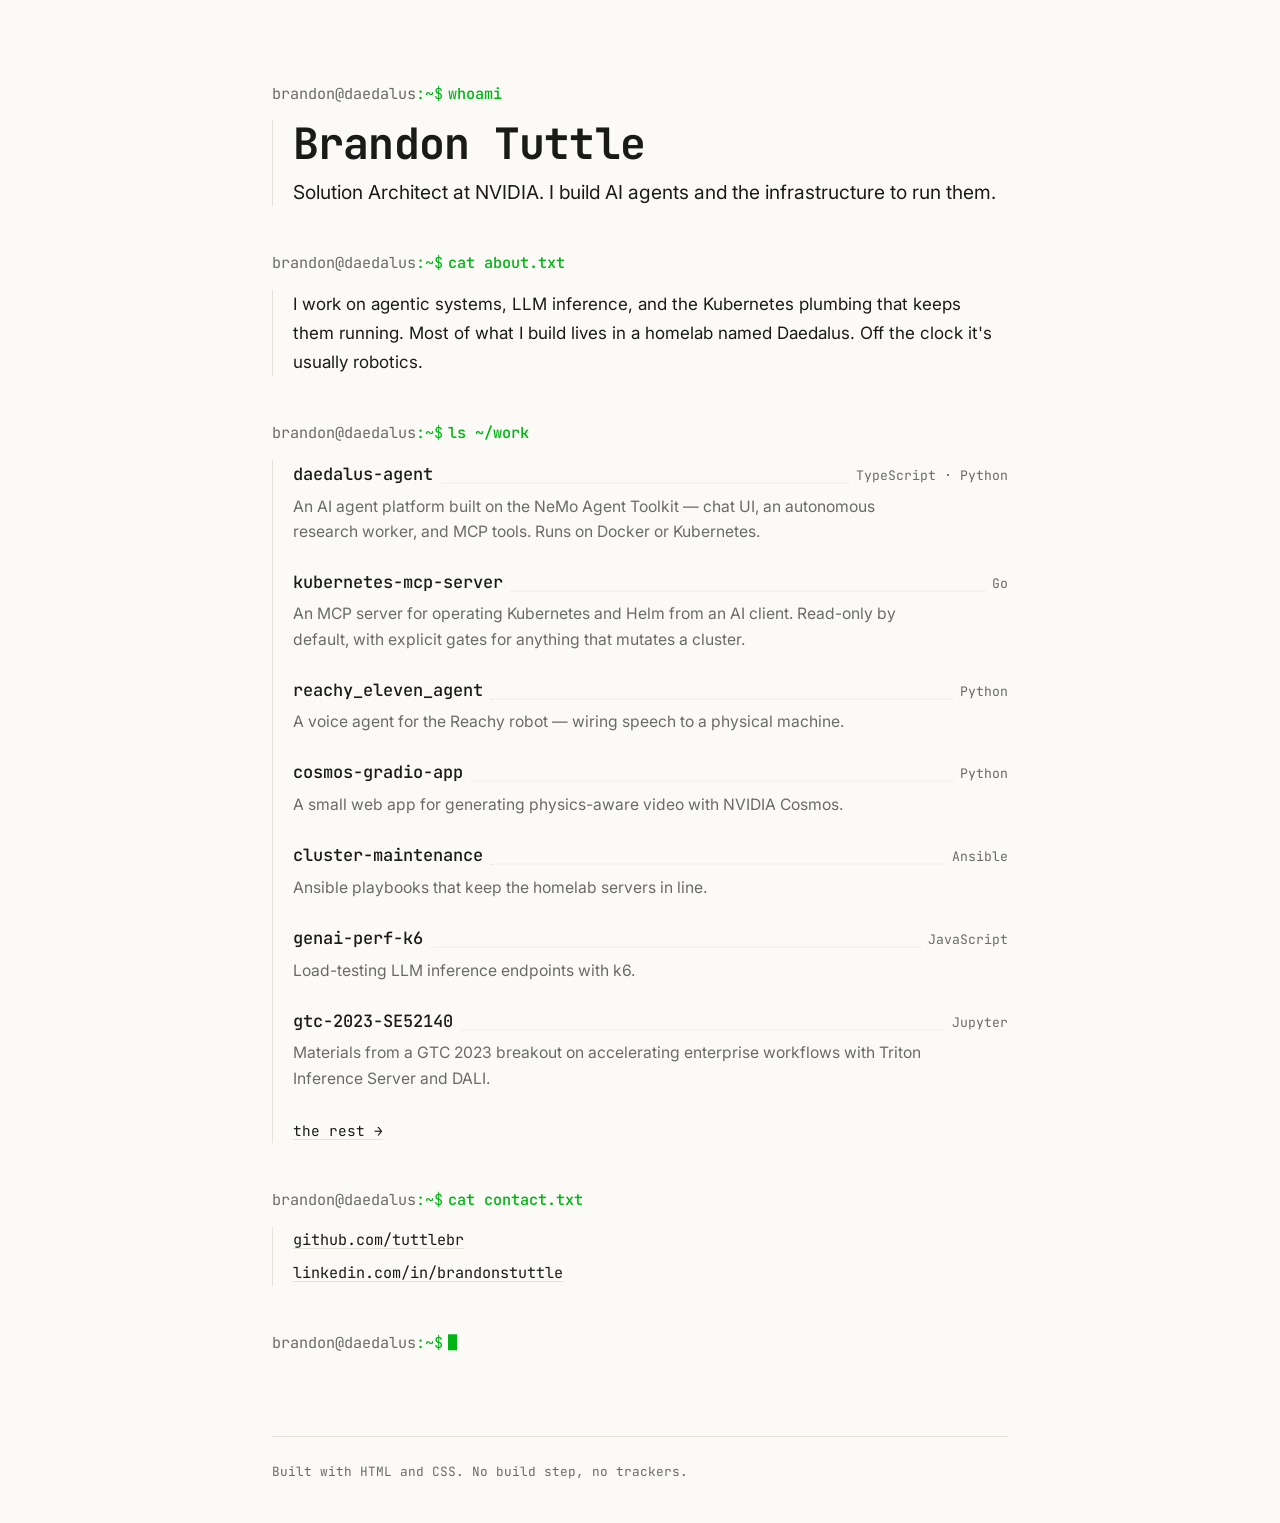
==== commit ec13e839: "update color theme" ====
--- a/assets/css/styles.css
+++ b/assets/css/styles.css
@@ -6,7 +6,7 @@
   --ink: #1a1a18;     /* primary text */
   --muted: #6b6b66;   /* secondary text, captions, language tags */
   --line: #e5e2da;    /* hairlines and the output guide */
-  --accent: #a85410;  /* burnt amber — prompt, cursor, link hover only */
+  --accent: #00b415;  /* burnt amber — prompt, cursor, link hover only */
 
   --mono: "JetBrains Mono", ui-monospace, SFMono-Regular, Menlo, monospace;
   --sans: "Inter", ui-sans-serif, system-ui, -apple-system, sans-serif;
